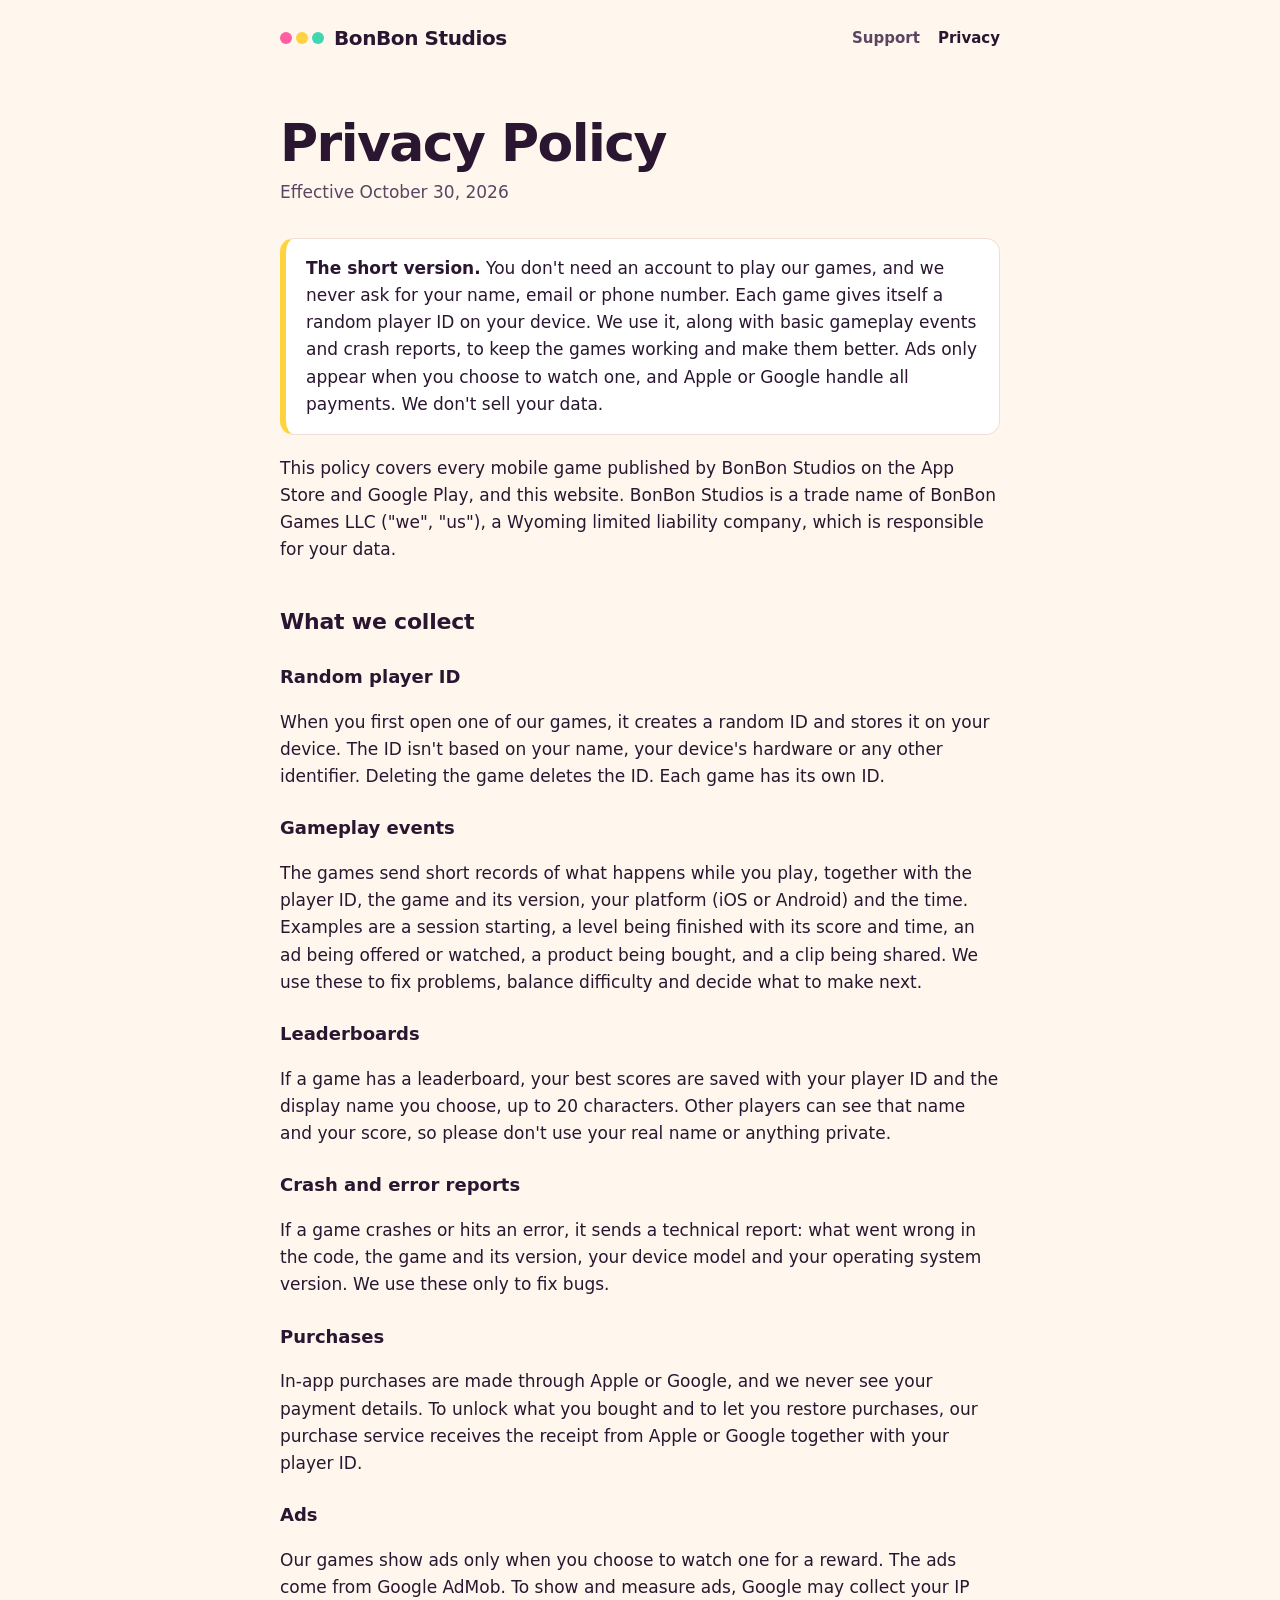
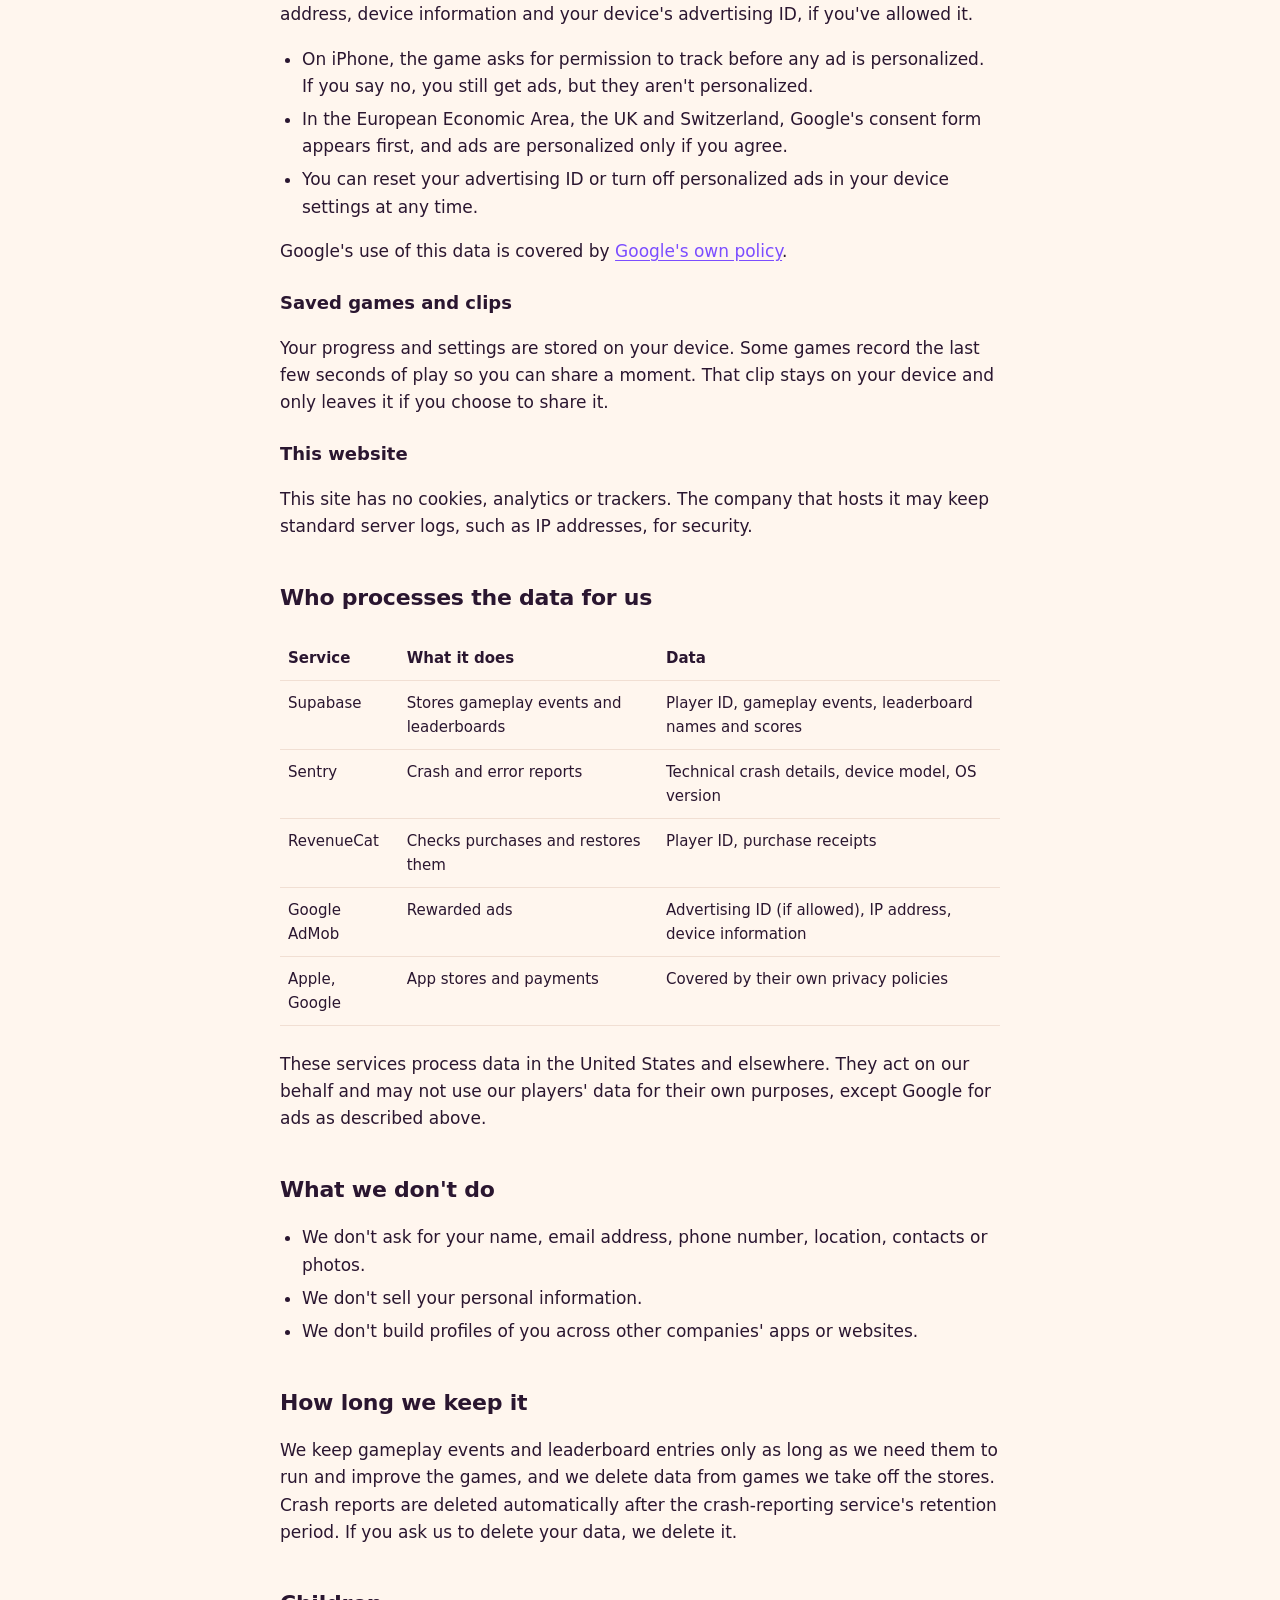
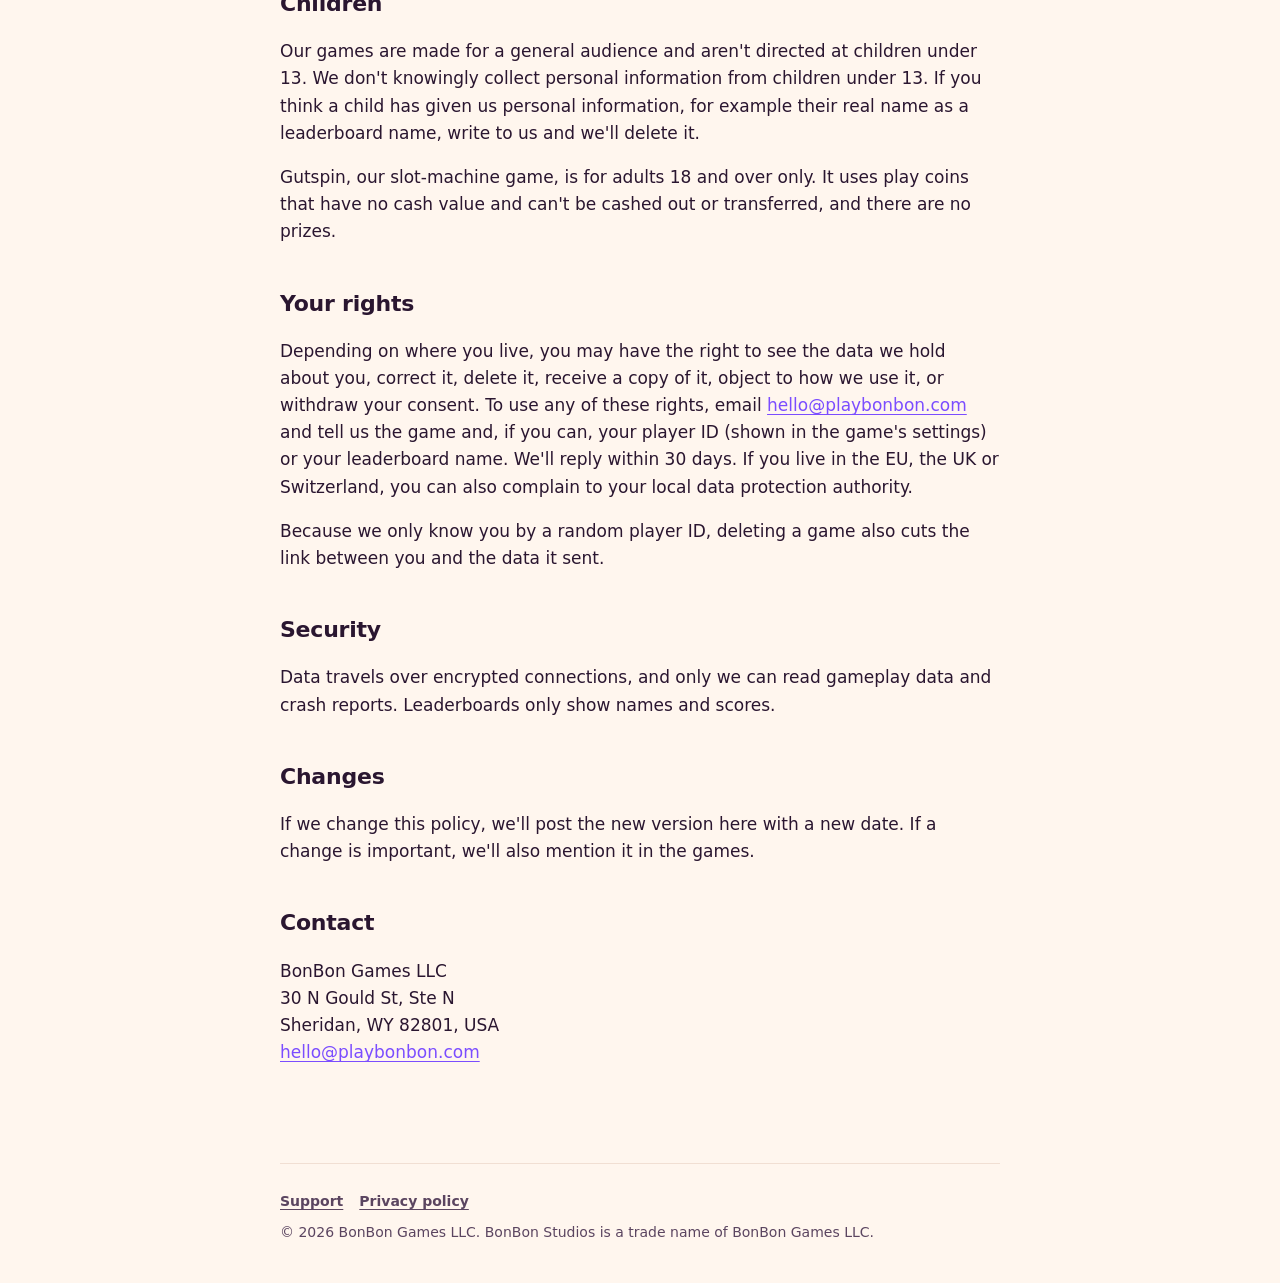
==== privacy/index.html @ d77c9f1b "playbonbon.com: home, privacy policy, support Co-Authored-By: Claude Opus 5.5 <noreply@anthropic.com" ====
<!doctype html>
<html lang="en">
<head>
  <meta charset="utf-8">
  <meta name="viewport" content="width=device-width, initial-scale=1">
  <title>Privacy Policy · BonBon Studios</title>
  <meta name="description" content="How BonBon Studios games handle your data.">
  <link rel="icon" href="/favicon.svg" type="image/svg+xml">
  <link rel="stylesheet" href="/style.css">
</head>
<body>
  <div class="wrap">
    <header class="site">
      <a class="logo" href="/"><span class="dots"><i></i><i></i><i></i></span>BonBon Studios</a>
      <nav class="site">
        <a href="/support/">Support</a>
        <a href="/privacy/" aria-current="page">Privacy</a>
      </nav>
    </header>

    <main class="doc">
      <h1>Privacy Policy</h1>
      <p class="meta">Effective October 30, 2026</p>

      <div class="callout">
        <strong>The short version.</strong> You don't need an account to play our games, and we never ask for your name, email or phone number. Each game gives itself a random player ID on your device. We use it, along with basic gameplay events and crash reports, to keep the games working and make them better. Ads only appear when you choose to watch one, and Apple or Google handle all payments. We don't sell your data.
      </div>

      <p>This policy covers every mobile game published by BonBon Studios on the App Store and Google Play, and this website. BonBon Studios is a trade name of BonBon Games LLC ("we", "us"), a Wyoming limited liability company, which is responsible for your data.</p>

      <h2>What we collect</h2>

      <h3>Random player ID</h3>
      <p>When you first open one of our games, it creates a random ID and stores it on your device. The ID isn't based on your name, your device's hardware or any other identifier. Deleting the game deletes the ID. Each game has its own ID.</p>

      <h3>Gameplay events</h3>
      <p>The games send short records of what happens while you play, together with the player ID, the game and its version, your platform (iOS or Android) and the time. Examples are a session starting, a level being finished with its score and time, an ad being offered or watched, a product being bought, and a clip being shared. We use these to fix problems, balance difficulty and decide what to make next.</p>

      <h3>Leaderboards</h3>
      <p>If a game has a leaderboard, your best scores are saved with your player ID and the display name you choose, up to 20 characters. Other players can see that name and your score, so please don't use your real name or anything private.</p>

      <h3>Crash and error reports</h3>
      <p>If a game crashes or hits an error, it sends a technical report: what went wrong in the code, the game and its version, your device model and your operating system version. We use these only to fix bugs.</p>

      <h3>Purchases</h3>
      <p>In-app purchases are made through Apple or Google, and we never see your payment details. To unlock what you bought and to let you restore purchases, our purchase service receives the receipt from Apple or Google together with your player ID.</p>

      <h3>Ads</h3>
      <p>Our games show ads only when you choose to watch one for a reward. The ads come from Google AdMob. To show and measure ads, Google may collect your IP address, device information and your device's advertising ID, if you've allowed it.</p>
      <ul>
        <li>On iPhone, the game asks for permission to track before any ad is personalized. If you say no, you still get ads, but they aren't personalized.</li>
        <li>In the European Economic Area, the UK and Switzerland, Google's consent form appears first, and ads are personalized only if you agree.</li>
        <li>You can reset your advertising ID or turn off personalized ads in your device settings at any time.</li>
      </ul>
      <p>Google's use of this data is covered by <a href="https://policies.google.com/technologies/partner-sites">Google's own policy</a>.</p>

      <h3>Saved games and clips</h3>
      <p>Your progress and settings are stored on your device. Some games record the last few seconds of play so you can share a moment. That clip stays on your device and only leaves it if you choose to share it.</p>

      <h3>This website</h3>
      <p>This site has no cookies, analytics or trackers. The company that hosts it may keep standard server logs, such as IP addresses, for security.</p>

      <h2>Who processes the data for us</h2>
      <div class="table-scroll">
        <table>
          <thead><tr><th>Service</th><th>What it does</th><th>Data</th></tr></thead>
          <tbody>
            <tr><td>Supabase</td><td>Stores gameplay events and leaderboards</td><td>Player ID, gameplay events, leaderboard names and scores</td></tr>
            <tr><td>Sentry</td><td>Crash and error reports</td><td>Technical crash details, device model, OS version</td></tr>
            <tr><td>RevenueCat</td><td>Checks purchases and restores them</td><td>Player ID, purchase receipts</td></tr>
            <tr><td>Google AdMob</td><td>Rewarded ads</td><td>Advertising ID (if allowed), IP address, device information</td></tr>
            <tr><td>Apple, Google</td><td>App stores and payments</td><td>Covered by their own privacy policies</td></tr>
          </tbody>
        </table>
      </div>
      <p>These services process data in the United States and elsewhere. They act on our behalf and may not use our players' data for their own purposes, except Google for ads as described above.</p>

      <h2>What we don't do</h2>
      <ul>
        <li>We don't ask for your name, email address, phone number, location, contacts or photos.</li>
        <li>We don't sell your personal information.</li>
        <li>We don't build profiles of you across other companies' apps or websites.</li>
      </ul>

      <h2>How long we keep it</h2>
      <p>We keep gameplay events and leaderboard entries only as long as we need them to run and improve the games, and we delete data from games we take off the stores. Crash reports are deleted automatically after the crash-reporting service's retention period. If you ask us to delete your data, we delete it.</p>

      <h2>Children</h2>
      <p>Our games are made for a general audience and aren't directed at children under 13. We don't knowingly collect personal information from children under 13. If you think a child has given us personal information, for example their real name as a leaderboard name, write to us and we'll delete it.</p>
      <p>Gutspin, our slot-machine game, is for adults 18 and over only. It uses play coins that have no cash value and can't be cashed out or transferred, and there are no prizes.</p>

      <h2>Your rights</h2>
      <p>Depending on where you live, you may have the right to see the data we hold about you, correct it, delete it, receive a copy of it, object to how we use it, or withdraw your consent. To use any of these rights, email <a href="mailto:hello@playbonbon.com">hello@playbonbon.com</a> and tell us the game and, if you can, your player ID (shown in the game's settings) or your leaderboard name. We'll reply within 30 days. If you live in the EU, the UK or Switzerland, you can also complain to your local data protection authority.</p>
      <p>Because we only know you by a random player ID, deleting a game also cuts the link between you and the data it sent.</p>

      <h2>Security</h2>
      <p>Data travels over encrypted connections, and only we can read gameplay data and crash reports. Leaderboards only show names and scores.</p>

      <h2>Changes</h2>
      <p>If we change this policy, we'll post the new version here with a new date. If a change is important, we'll also mention it in the games.</p>

      <h2>Contact</h2>
      <p>BonBon Games LLC<br>30 N Gould St, Ste N<br>Sheridan, WY 82801, USA<br><a href="mailto:hello@playbonbon.com">hello@playbonbon.com</a></p>
    </main>

    <footer class="site">
      <div class="links"><a href="/support/">Support</a><a href="/privacy/">Privacy policy</a></div>
      <div>© 2026 BonBon Games LLC. BonBon Studios is a trade name of BonBon Games LLC.</div>
    </footer>
  </div>
</body>
</html>
---- style.css ----
:root {
  --ink: #2a1630;
  --ink-soft: #5b4560;
  --paper: #fff6ee;
  --card: #ffffff;
  --pink: #ff5fa2;
  --mint: #3fd6b0;
  --lemon: #ffd23f;
  --grape: #7b4dff;
  --line: #f1dfd3;
  --radius: 22px;
  --font: ui-rounded, "SF Pro Rounded", "Nunito", "Varela Round", system-ui, -apple-system, "Segoe UI", sans-serif;
}

@media (prefers-color-scheme: dark) {
  :root {
    --ink: #fdeef6;
    --ink-soft: #cdb6c8;
    --paper: #1d1020;
    --card: #2a1830;
    --line: #3b2541;
  }
}

* { box-sizing: border-box; }

html { -webkit-text-size-adjust: 100%; }

body {
  margin: 0;
  background: var(--paper);
  color: var(--ink);
  font-family: var(--font);
  font-size: 17px;
  line-height: 1.6;
}

a { color: var(--grape); text-underline-offset: 3px; }
@media (prefers-color-scheme: dark) { a { color: #b9a0ff; } }

.wrap { max-width: 760px; margin: 0 auto; padding: 0 20px; }

header.site {
  display: flex;
  align-items: center;
  justify-content: space-between;
  gap: 16px;
  padding: 22px 0;
}

.logo {
  display: inline-flex;
  align-items: center;
  gap: 10px;
  font-weight: 900;
  font-size: 20px;
  letter-spacing: -0.02em;
  color: var(--ink);
  text-decoration: none;
}

.logo .dots { display: inline-flex; gap: 4px; }
.logo .dots i { width: 12px; height: 12px; border-radius: 50%; display: block; }
.logo .dots i:nth-child(1) { background: var(--pink); }
.logo .dots i:nth-child(2) { background: var(--lemon); }
.logo .dots i:nth-child(3) { background: var(--mint); }

nav.site { display: flex; gap: 18px; font-weight: 700; font-size: 15px; }
nav.site a { color: var(--ink-soft); text-decoration: none; }
nav.site a:hover, nav.site a[aria-current="page"] { color: var(--ink); }

.hero { padding: 56px 0 40px; }
.hero h1 {
  font-size: clamp(44px, 11vw, 88px);
  line-height: 0.95;
  letter-spacing: -0.04em;
  font-weight: 900;
  margin: 0 0 22px;
}
.hero h1 .candy {
  background: linear-gradient(100deg, var(--pink) 0%, var(--grape) 55%, var(--mint) 100%);
  -webkit-background-clip: text;
  background-clip: text;
  color: transparent;
}
.hero p { font-size: 20px; color: var(--ink-soft); max-width: 34ch; margin: 0; }

.wrappers {
  display: grid;
  grid-template-columns: repeat(3, 1fr);
  gap: 14px;
  margin: 8px 0 56px;
}
.wrapper {
  aspect-ratio: 1;
  border-radius: var(--radius);
  position: relative;
  overflow: hidden;
}
.wrapper::after {
  content: "";
  position: absolute;
  inset: 0;
  background: repeating-linear-gradient(135deg, rgba(255,255,255,0.28) 0 10px, transparent 10px 26px);
}
.wrapper:nth-child(1) { background: var(--pink); }
.wrapper:nth-child(2) { background: var(--lemon); border-radius: 50%; }
.wrapper:nth-child(3) { background: var(--mint); }

.card {
  background: var(--card);
  border: 1px solid var(--line);
  border-radius: var(--radius);
  padding: 26px;
  margin: 0 0 18px;
}
.card h2 { margin: 0 0 6px; font-size: 22px; letter-spacing: -0.01em; }
.card p { margin: 0; color: var(--ink-soft); }

main.doc { padding: 24px 0 40px; }
main.doc h1 { font-size: clamp(34px, 8vw, 52px); letter-spacing: -0.03em; line-height: 1.05; margin: 16px 0 8px; font-weight: 900; }
main.doc .meta { color: var(--ink-soft); margin: 0 0 32px; }
main.doc h2 { font-size: 22px; margin: 40px 0 8px; letter-spacing: -0.01em; }
main.doc h3 { font-size: 18px; margin: 24px 0 6px; }
main.doc p, main.doc li { color: var(--ink); }
main.doc ul { padding-left: 22px; }
main.doc li { margin: 6px 0; }

.callout {
  background: var(--card);
  border: 1px solid var(--line);
  border-left: 6px solid var(--lemon);
  border-radius: 14px;
  padding: 16px 20px;
  margin: 20px 0;
}

table { width: 100%; border-collapse: collapse; margin: 12px 0 8px; font-size: 15px; }
th, td { text-align: left; vertical-align: top; padding: 10px 8px; border-bottom: 1px solid var(--line); }
th { font-weight: 800; }
.table-scroll { overflow-x: auto; }

footer.site {
  border-top: 1px solid var(--line);
  padding: 26px 0 40px;
  margin-top: 40px;
  font-size: 14px;
  color: var(--ink-soft);
}
footer.site .links { display: flex; gap: 16px; margin-bottom: 8px; font-weight: 700; }
footer.site .links a { color: var(--ink-soft); }

@media (max-width: 520px) {
  body { font-size: 16px; }
  nav.site { gap: 14px; font-size: 14px; }
  .hero { padding: 36px 0 28px; }
  .wrappers { gap: 10px; margin-bottom: 40px; }
}

main.doc .card h2 { margin-top: 0; }
.nowrap { white-space: nowrap; }
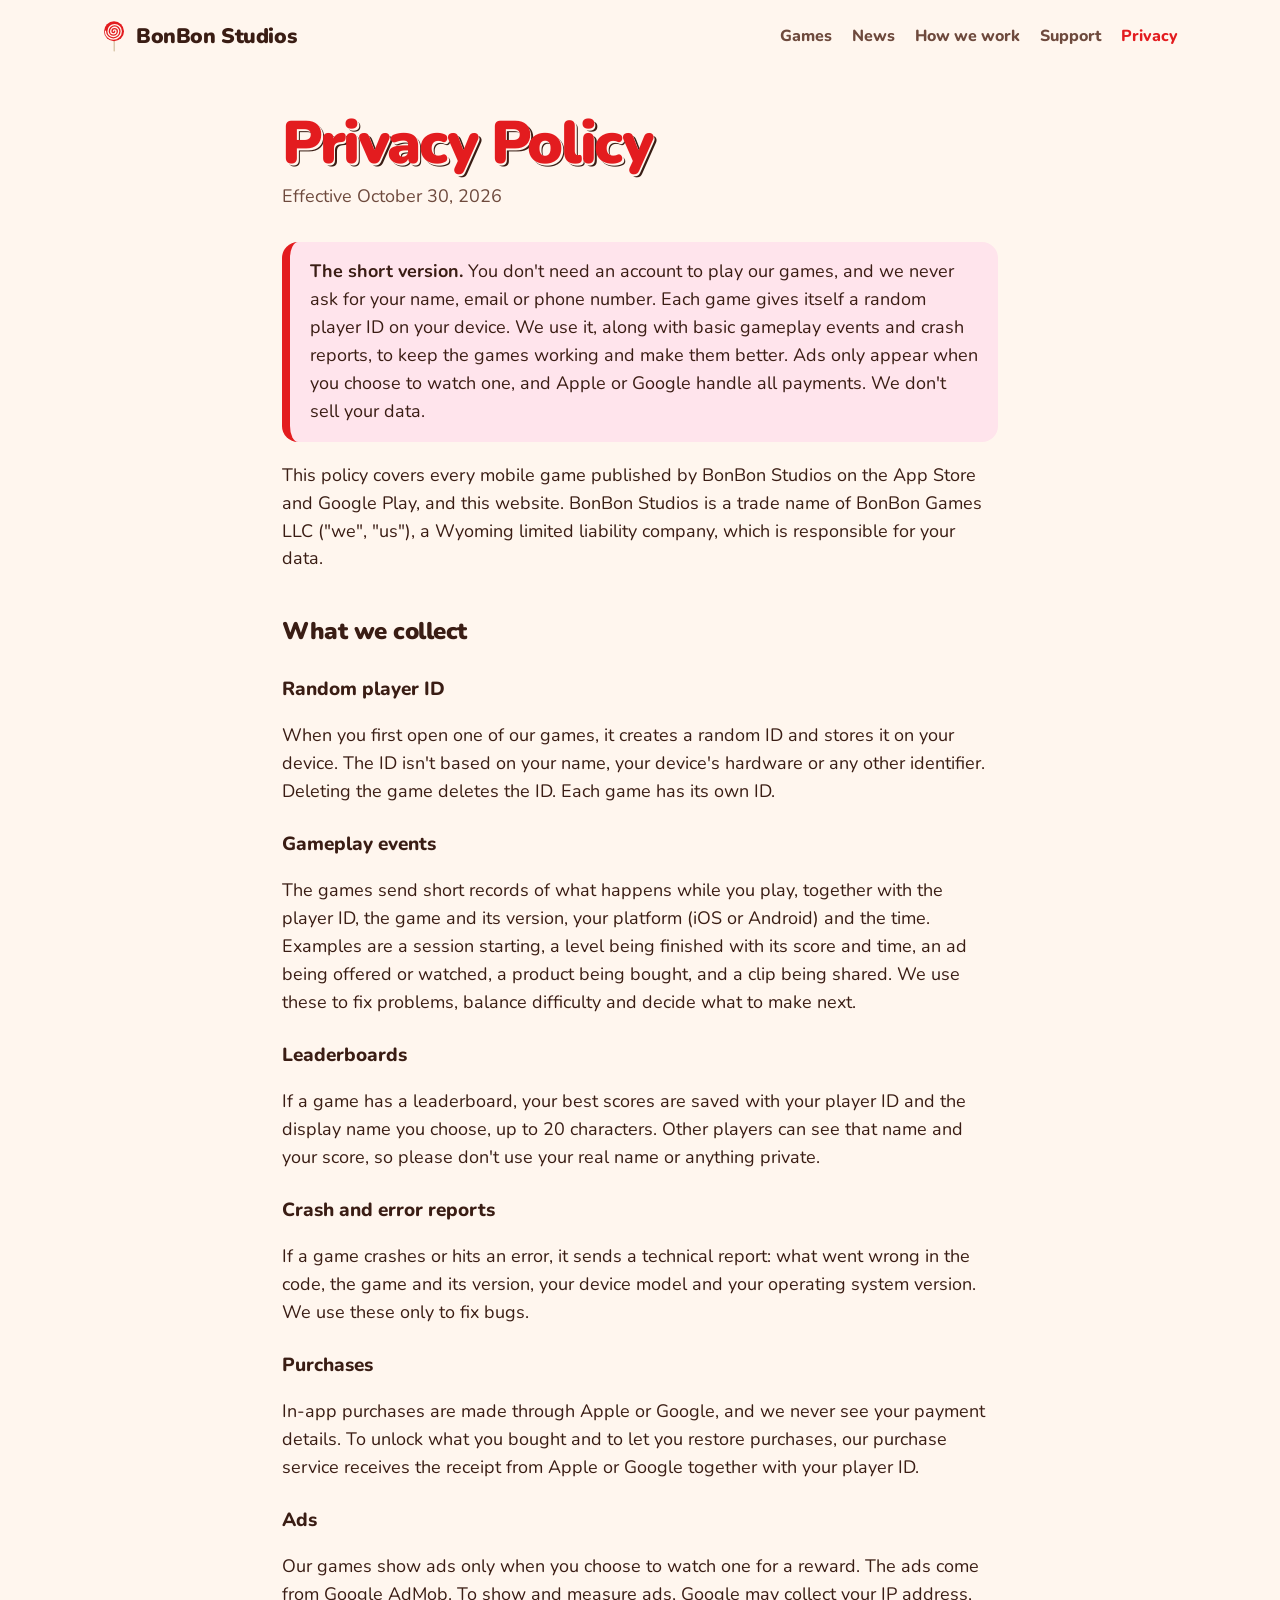
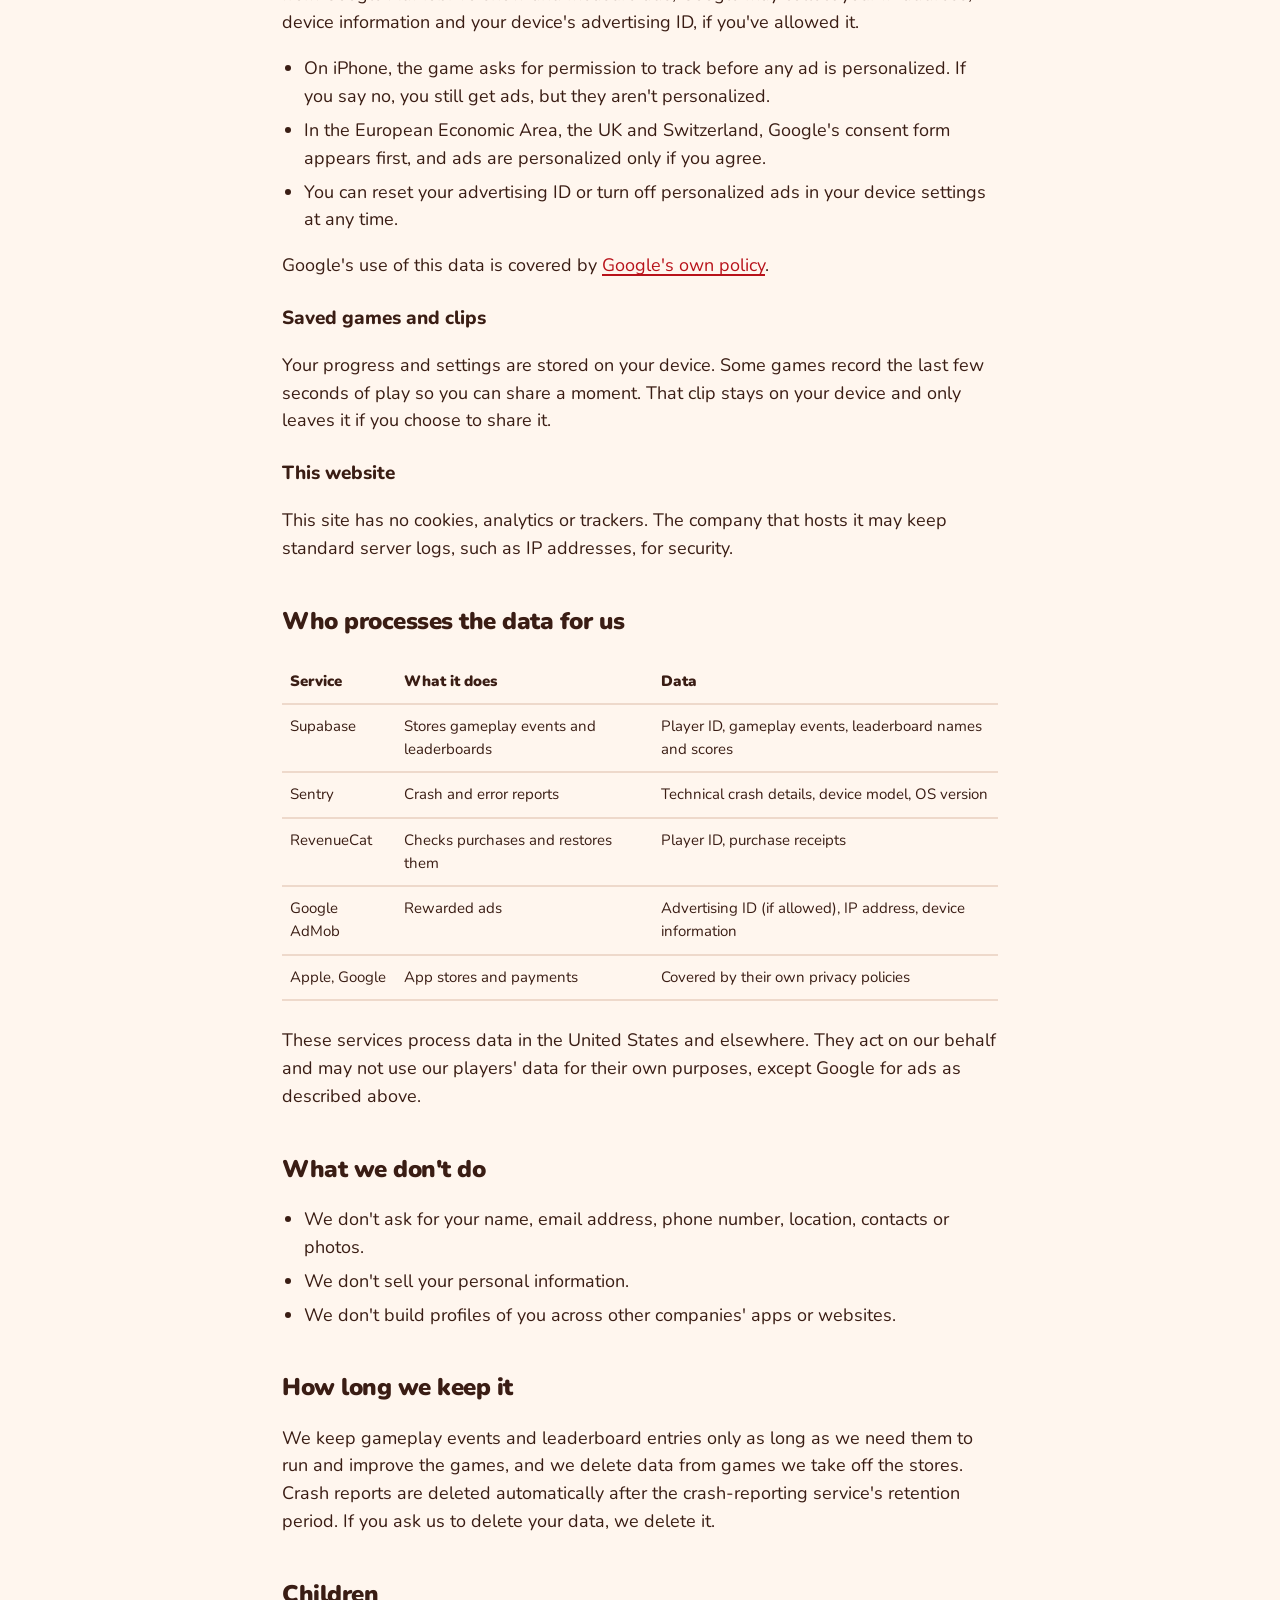
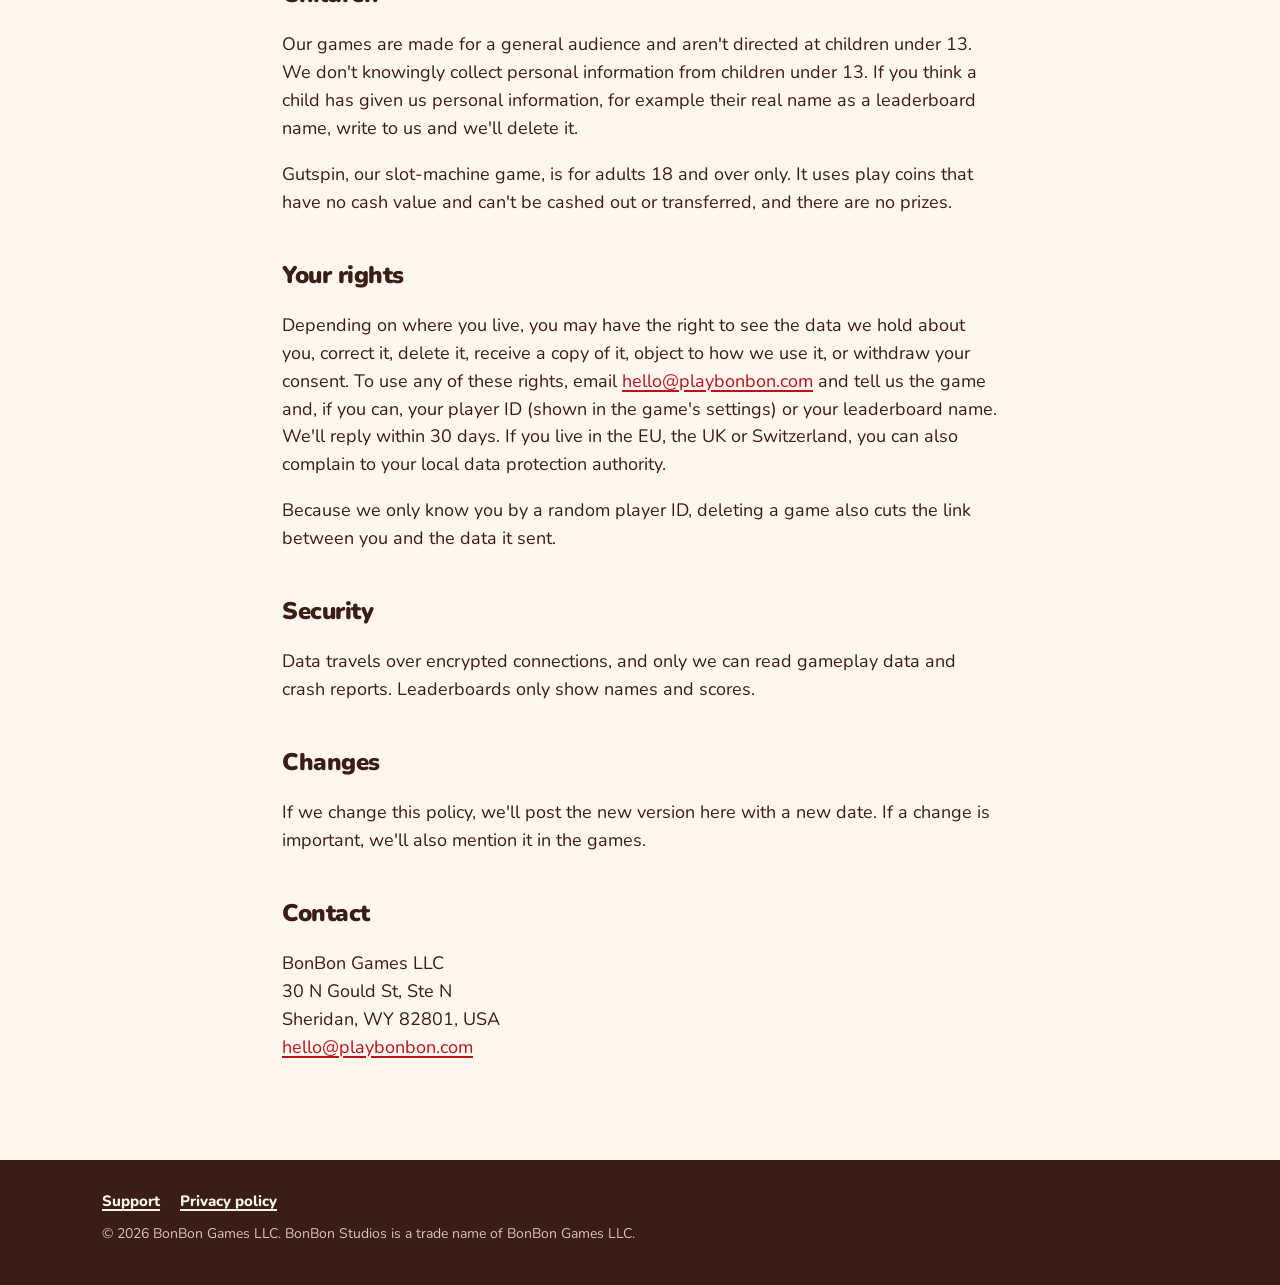
==== commit de67b1e6: "Rebuild the home page: real game screenshots, news, how we work A box of bonbons: each game in its o" ====
--- a/privacy/index.html
+++ b/privacy/index.html
@@ -9,10 +9,12 @@
   <link rel="stylesheet" href="/style.css">
 </head>
 <body>
-  <div class="wrap">
-    <header class="site">
-      <a class="logo" href="/"><span class="dots"><i></i><i></i><i></i></span>BonBon Studios</a>
-      <nav class="site">
+  <header class="site wrap">
+      <a class="logo" href="/"><img src="/img/lollipop.svg" alt="" width="24" height="32">BonBon Studios</a>
+      <nav class="site" aria-label="Main">
+        <a href="/#games">Games</a>
+        <a href="/#news">News</a>
+        <a href="/#how">How we work</a>
         <a href="/support/">Support</a>
         <a href="/privacy/" aria-current="page">Privacy</a>
       </nav>
@@ -103,10 +105,11 @@
       <p>BonBon Games LLC<br>30 N Gould St, Ste N<br>Sheridan, WY 82801, USA<br><a href="mailto:hello@playbonbon.com">hello@playbonbon.com</a></p>
     </main>
 
-    <footer class="site">
+  <footer class="site">
+    <div class="wrap">
       <div class="links"><a href="/support/">Support</a><a href="/privacy/">Privacy policy</a></div>
       <div>© 2026 BonBon Games LLC. BonBon Studios is a trade name of BonBon Games LLC.</div>
-    </footer>
-  </div>
+    </div>
+  </footer>
 </body>
 </html>
--- a/style.css
+++ b/style.css
@@ -1,161 +1,275 @@
+/* BonBon Studios. A box of bonbons: studio red, studio paper, chocolate ink. Nunito only (self-hosted, no trackers). */
+
+@font-face { font-family: "Nunito"; font-weight: 400; font-style: normal; font-display: swap; src: url("/fonts/nunito-latin-400-normal.woff2") format("woff2"); }
+@font-face { font-family: "Nunito"; font-weight: 700; font-style: normal; font-display: swap; src: url("/fonts/nunito-latin-700-normal.woff2") format("woff2"); }
+@font-face { font-family: "Nunito"; font-weight: 800; font-style: normal; font-display: swap; src: url("/fonts/nunito-latin-800-normal.woff2") format("woff2"); }
+@font-face { font-family: "Nunito"; font-weight: 900; font-style: normal; font-display: swap; src: url("/fonts/nunito-latin-900-normal.woff2") format("woff2"); }
+
 :root {
-  --ink: #2a1630;
-  --ink-soft: #5b4560;
-  --paper: #fff6ee;
-  --card: #ffffff;
-  --pink: #ff5fa2;
-  --mint: #3fd6b0;
-  --lemon: #ffd23f;
-  --grape: #7b4dff;
-  --line: #f1dfd3;
-  --radius: 22px;
-  --font: ui-rounded, "SF Pro Rounded", "Nunito", "Varela Round", system-ui, -apple-system, "Segoe UI", sans-serif;
-}
-
-@media (prefers-color-scheme: dark) {
-  :root {
-    --ink: #fdeef6;
-    --ink-soft: #cdb6c8;
-    --paper: #1d1020;
-    --card: #2a1830;
-    --line: #3b2541;
-  }
+  --red: #E31C1F;
+  --red-deep: #B8121A;
+  --paper: #FFF6EE;
+  --sugar: #FFE4EC;
+  --choc: #3A1D14;
+  --choc-soft: #6E4A3D;
+  --cocoa: #4A2619;
+  --line: #EED9CB;
+  --font: "Nunito", ui-rounded, "SF Pro Rounded", system-ui, -apple-system, "Segoe UI", sans-serif;
+  color-scheme: light;
 }
 
 * { box-sizing: border-box; }
-
-html { -webkit-text-size-adjust: 100%; }
+html { -webkit-text-size-adjust: 100%; scroll-behavior: smooth; }
+@media (prefers-reduced-motion: reduce) { html { scroll-behavior: auto; } }
 
 body {
   margin: 0;
   background: var(--paper);
-  color: var(--ink);
+  color: var(--choc);
   font-family: var(--font);
-  font-size: 17px;
-  line-height: 1.6;
-}
-
-a { color: var(--grape); text-underline-offset: 3px; }
-@media (prefers-color-scheme: dark) { a { color: #b9a0ff; } }
-
-.wrap { max-width: 760px; margin: 0 auto; padding: 0 20px; }
-
-header.site {
-  display: flex;
-  align-items: center;
-  justify-content: space-between;
-  gap: 16px;
-  padding: 22px 0;
-}
-
-.logo {
-  display: inline-flex;
-  align-items: center;
-  gap: 10px;
+  font-size: 18px;
+  line-height: 1.55;
+}
+
+a { color: var(--red-deep); text-underline-offset: 3px; text-decoration-thickness: 2px; }
+a:hover { color: var(--red); }
+:focus-visible { outline: 3px solid var(--red); outline-offset: 3px; border-radius: 6px; }
+img { max-width: 100%; height: auto; }
+
+.wrap { width: 100%; max-width: 1120px; margin: 0 auto; padding: 0 22px; }
+
+.skip { position: absolute; left: -999px; top: 8px; background: var(--choc); color: var(--paper); padding: 8px 14px; border-radius: 10px; z-index: 10; }
+.skip:focus { left: 12px; }
+
+/* ---------- header ---------- */
+header.site { display: flex; align-items: center; justify-content: space-between; gap: 16px; padding-top: 20px; padding-bottom: 20px; flex-wrap: wrap; }
+.logo { display: inline-flex; align-items: center; gap: 10px; font-weight: 900; font-size: 21px; letter-spacing: -0.02em; color: var(--choc); text-decoration: none; }
+.logo img { width: 24px; height: 32px; transition: transform .5s cubic-bezier(.3, 1.6, .5, 1); }
+.logo:hover { color: var(--choc); }
+.logo:hover img { transform: rotate(-20deg); }
+nav.site { display: flex; gap: 6px 20px; flex-wrap: wrap; font-weight: 800; font-size: 16px; }
+nav.site a { color: var(--choc-soft); text-decoration: none; }
+nav.site a:hover, nav.site a[aria-current="page"] { color: var(--red); }
+
+/* ---------- buttons ---------- */
+.btn { display: inline-block; font-weight: 900; font-size: 17px; text-decoration: none; padding: 14px 22px; border-radius: 999px; line-height: 1.2; transition: transform .15s ease, box-shadow .15s ease; }
+.btn:active { transform: translateY(2px); }
+.btn-red { background: var(--red); color: #fff; box-shadow: 0 5px 0 var(--red-deep); }
+.btn-red:hover { color: #fff; transform: translateY(-2px); box-shadow: 0 7px 0 var(--red-deep); }
+.btn-ghost { color: var(--choc); box-shadow: inset 0 0 0 3px var(--choc); }
+.btn-ghost:hover { color: var(--choc); background: var(--sugar); }
+.btn-ink { background: var(--choc); color: var(--paper); box-shadow: 0 5px 0 #1f0e09; }
+.btn-ink:hover { color: var(--paper); transform: translateY(-2px); box-shadow: 0 7px 0 #1f0e09; }
+
+/* ---------- hero ---------- */
+.hero { display: grid; grid-template-columns: 1fr auto; align-items: center; gap: 24px 40px; padding-top: 40px; padding-bottom: 28px; }
+.hero h1 {
+  font-size: clamp(46px, 8.6vw, 104px);
+  line-height: .9;
+  letter-spacing: -0.045em;
   font-weight: 900;
-  font-size: 20px;
-  letter-spacing: -0.02em;
-  color: var(--ink);
-  text-decoration: none;
-}
-
-.logo .dots { display: inline-flex; gap: 4px; }
-.logo .dots i { width: 12px; height: 12px; border-radius: 50%; display: block; }
-.logo .dots i:nth-child(1) { background: var(--pink); }
-.logo .dots i:nth-child(2) { background: var(--lemon); }
-.logo .dots i:nth-child(3) { background: var(--mint); }
-
-nav.site { display: flex; gap: 18px; font-weight: 700; font-size: 15px; }
-nav.site a { color: var(--ink-soft); text-decoration: none; }
-nav.site a:hover, nav.site a[aria-current="page"] { color: var(--ink); }
-
-.hero { padding: 56px 0 40px; }
-.hero h1 {
-  font-size: clamp(44px, 11vw, 88px);
-  line-height: 0.95;
-  letter-spacing: -0.04em;
-  font-weight: 900;
-  margin: 0 0 22px;
-}
-.hero h1 .candy {
-  background: linear-gradient(100deg, var(--pink) 0%, var(--grape) 55%, var(--mint) 100%);
-  -webkit-background-clip: text;
-  background-clip: text;
-  color: transparent;
-}
-.hero p { font-size: 20px; color: var(--ink-soft); max-width: 34ch; margin: 0; }
-
-.wrappers {
-  display: grid;
-  grid-template-columns: repeat(3, 1fr);
-  gap: 14px;
-  margin: 8px 0 56px;
-}
+  margin: 0 0 24px;
+  color: var(--red);
+  text-wrap: balance;
+  /* a hard candy shell: a cream inner rim and a chocolate base */
+  text-shadow: 0.025em 0.025em 0 var(--paper), 0.05em 0.05em 0 var(--choc);
+}
+.lede { font-size: clamp(19px, 2.1vw, 22px); color: var(--choc-soft); max-width: 36ch; margin: 0 0 28px; }
+.cta-row { display: flex; flex-wrap: wrap; gap: 14px; }
+
+.lolly { background: none; border: 0; padding: 0; cursor: pointer; width: clamp(150px, 22vw, 260px); transform: rotate(14deg); transform-origin: 50% 35%; }
+.lolly img { width: 100%; display: block; filter: drop-shadow(10px 14px 0 rgba(58, 29, 20, .14)); }
+.lolly.spin { animation: spin 0.9s cubic-bezier(.3, 1.3, .5, 1); }
+@keyframes spin { from { transform: rotate(14deg); } to { transform: rotate(374deg); } }
+
+/* ---------- the box ---------- */
+.box { padding-top: 12px; padding-bottom: 64px; }
+.box-hint { font-weight: 800; color: var(--choc-soft); margin: 0 0 12px 6px; }
+.tray {
+  list-style: none; margin: 0; padding: 22px 18px 16px;
+  display: grid; grid-template-columns: repeat(5, 1fr); gap: 10px;
+  background: var(--cocoa);
+  border-radius: 28px;
+  box-shadow: inset 0 0 0 6px #5c3122, inset 0 -10px 0 rgba(0, 0, 0, .18), 0 14px 0 -4px rgba(58, 29, 20, .18);
+}
+.bonbon { display: grid; justify-items: center; gap: 8px; text-decoration: none; color: var(--paper); font-weight: 800; font-size: 15px; text-align: center; line-height: 1.2; padding: 8px 4px 6px; border-radius: 18px; }
+.bonbon:hover { color: #fff; }
+.bonbon svg {
+  width: 100%; max-width: 150px; aspect-ratio: 170 / 90; color: var(--c); overflow: visible;
+  /* the fluted paper cup */
+  background: radial-gradient(ellipse 46% 50% at 50% 52%, #2b130c 60%, transparent 62%);
+  transition: transform .25s cubic-bezier(.3, 1.6, .5, 1);
+}
+.bonbon:hover svg, .bonbon:focus-visible svg { transform: translateY(-6px) rotate(-6deg); }
+.bonbon .ear { transform-box: fill-box; transition: transform .35s cubic-bezier(.3, 1.6, .5, 1); }
+.bonbon .ear-l { transform-origin: 100% 50%; }
+.bonbon .ear-r { transform-origin: 0% 50%; }
+.bonbon.open .ear-l { transform: rotate(-38deg) scaleX(1.25); }
+.bonbon.open .ear-r { transform: rotate(38deg) scaleX(1.25); }
+
+.js .tray li { animation: drop .6s cubic-bezier(.3, 1.5, .5, 1) both; }
+.js .tray li:nth-child(2) { animation-delay: .08s; }
+.js .tray li:nth-child(3) { animation-delay: .16s; }
+.js .tray li:nth-child(4) { animation-delay: .24s; }
+.js .tray li:nth-child(5) { animation-delay: .32s; }
+@keyframes drop { from { transform: translateY(-70px) rotate(-12deg); opacity: 0; } 60% { opacity: 1; } to { transform: none; opacity: 1; } }
+@media (prefers-reduced-motion: reduce) {
+  .js .tray li, .lolly.spin { animation: none; }
+  .bonbon svg, .bonbon .ear, .logo img { transition: none; }
+}
+
+/* ---------- a game in its wrapper ---------- */
+.games { display: grid; gap: 48px; padding-bottom: 80px; overflow-x: clip; }
 .wrapper {
-  aspect-ratio: 1;
-  border-radius: var(--radius);
   position: relative;
-  overflow: hidden;
-}
-.wrapper::after {
-  content: "";
-  position: absolute;
-  inset: 0;
-  background: repeating-linear-gradient(135deg, rgba(255,255,255,0.28) 0 10px, transparent 10px 26px);
-}
-.wrapper:nth-child(1) { background: var(--pink); }
-.wrapper:nth-child(2) { background: var(--lemon); border-radius: 50%; }
-.wrapper:nth-child(3) { background: var(--mint); }
-
-.card {
-  background: var(--card);
-  border: 1px solid var(--line);
-  border-radius: var(--radius);
-  padding: 26px;
-  margin: 0 0 18px;
-}
-.card h2 { margin: 0 0 6px; font-size: 22px; letter-spacing: -0.01em; }
-.card p { margin: 0; color: var(--ink-soft); }
-
-main.doc { padding: 24px 0 40px; }
-main.doc h1 { font-size: clamp(34px, 8vw, 52px); letter-spacing: -0.03em; line-height: 1.05; margin: 16px 0 8px; font-weight: 900; }
-main.doc .meta { color: var(--ink-soft); margin: 0 0 32px; }
-main.doc h2 { font-size: 22px; margin: 40px 0 8px; letter-spacing: -0.01em; }
-main.doc h3 { font-size: 18px; margin: 24px 0 6px; }
-main.doc p, main.doc li { color: var(--ink); }
+  background-color: var(--c);
+  background-image: repeating-linear-gradient(125deg, rgba(255, 255, 255, .13) 0 18px, transparent 18px 44px);
+  color: var(--on);
+  padding: 46px 0;
+  scroll-margin-top: 16px;
+  /* crimped foil edge, top and bottom */
+  --crimp: 10px;
+  -webkit-mask: conic-gradient(from -45deg at bottom, #0000, #000 1deg 89deg, #0000 90deg) 50% / calc(var(--crimp) * 2) 100%,
+                conic-gradient(from 135deg at top, #0000, #000 1deg 89deg, #0000 90deg) 50% / calc(var(--crimp) * 2) 100%;
+  -webkit-mask-composite: source-in;
+  mask: conic-gradient(from -45deg at bottom, #0000, #000 1deg 89deg, #0000 90deg) 50% / calc(var(--crimp) * 2) 100% intersect,
+        conic-gradient(from 135deg at top, #0000, #000 1deg 89deg, #0000 90deg) 50% / calc(var(--crimp) * 2) 100%;
+}
+
+.wrapper-in { display: grid; grid-template-columns: minmax(300px, 380px) 1fr; gap: 28px; align-items: center; }
+
+.label {
+  background: var(--paper);
+  color: var(--choc);
+  border-radius: 22px;
+  padding: 26px 26px 28px;
+  box-shadow: 8px 8px 0 rgba(0, 0, 0, .16);
+  position: relative;
+}
+.label .icon { width: 64px; height: 64px; border-radius: 15px; display: block; margin-bottom: 14px; box-shadow: 0 3px 0 rgba(0, 0, 0, .15); }
+.label h2 { font-size: clamp(32px, 4vw, 42px); line-height: 1; letter-spacing: -0.03em; font-weight: 900; margin: 0 0 12px; }
+.pitch { margin: 0 0 18px; font-size: 17px; }
+
+.sticker {
+  position: absolute; top: -14px; right: 18px; margin: 0;
+  font-weight: 900; font-size: 14px; line-height: 1;
+  padding: 9px 14px; border-radius: 999px;
+  transform: rotate(4deg);
+  box-shadow: 0 3px 0 rgba(0, 0, 0, .2);
+}
+.sticker-live { background: var(--red); color: #fff; }
+.sticker-soon { background: #FFC83D; color: var(--choc); }
+.sticker-test { background: #FFE4EC; color: var(--choc); }
+.sticker-oven { background: var(--choc); color: var(--paper); }
+
+.facts { list-style: none; margin: 0 0 20px; padding: 0; display: grid; gap: 4px; font-size: 16px; color: var(--choc-soft); }
+.facts b { display: inline-block; min-width: 2.6ch; color: var(--choc); font-weight: 900; font-size: 20px; margin-right: 6px; font-variant-numeric: tabular-nums; }
+.facts:last-child { margin-bottom: 0; }
+
+/* screenshots ride on the foil, in a strip you can swipe */
+.reel {
+  display: flex; gap: 14px; overflow-x: auto; scroll-snap-type: x mandatory;
+  padding: 6px 22px 14px 4px; margin: -6px calc(-1 * max(22px, (100vw - 1120px) / 2 + 22px)) 0 -4px;
+  scroll-padding-left: 4px;
+  scrollbar-width: thin; scrollbar-color: rgba(0, 0, 0, .3) transparent;
+  overscroll-behavior-x: contain;
+}
+.reel img {
+  flex: none; scroll-snap-align: start; display: block;
+  border-radius: 16px;
+  border: 4px solid var(--paper);
+  box-shadow: 6px 6px 0 rgba(0, 0, 0, .18);
+  background: rgba(0, 0, 0, .15);
+}
+.reel-wide img { width: min(82%, 640px); aspect-ratio: auto; }
+.reel-tall img { width: auto; height: min(560px, 70vh); }
+
+
+.reel-wrap { min-width: 0; }
+.reel-nav { display: flex; gap: 10px; margin-top: 10px; }
+.reel-nav button {
+  width: 44px; height: 44px; border-radius: 50%; border: 0; cursor: pointer;
+  background: var(--paper); color: var(--choc); font: 900 22px/1 var(--font);
+  box-shadow: 0 4px 0 rgba(0, 0, 0, .22);
+}
+.reel-nav button:hover { background: #fff; }
+.reel-nav button:active { transform: translateY(2px); box-shadow: 0 2px 0 rgba(0, 0, 0, .22); }
+.reel-nav button[disabled] { opacity: .45; cursor: default; }
+@media (hover: none) { .reel-nav { display: none; } }
+
+/* ---------- news ---------- */
+.sec { font-size: clamp(34px, 5vw, 56px); line-height: 1; letter-spacing: -0.035em; font-weight: 900; margin: 0 0 28px; color: var(--choc); }
+.news { padding-top: 8px; padding-bottom: 72px; display: grid; grid-template-columns: minmax(240px, 1fr) 2fr; gap: 0 48px; align-items: start; }
+.news .sec { position: sticky; top: 24px; }
+.timeline { list-style: none; margin: 0; padding: 0 0 0 30px; position: relative; max-width: 760px; }
+.timeline::before { content: ""; position: absolute; left: 9px; top: 10px; bottom: 10px; width: 4px; border-radius: 4px; background: repeating-linear-gradient(180deg, var(--red) 0 14px, var(--paper) 14px 22px); }
+.timeline li { position: relative; padding: 0 0 30px; }
+.timeline li::before { content: ""; position: absolute; left: -29px; top: 6px; width: 18px; height: 18px; border-radius: 50%; background: var(--red); box-shadow: inset 0 0 0 4px var(--paper), 0 0 0 3px var(--red); }
+.timeline time { font-weight: 900; color: var(--red); font-size: 15px; }
+.timeline h3 { font-size: 24px; line-height: 1.15; letter-spacing: -0.02em; margin: 2px 0 6px; font-weight: 900; }
+.timeline p { margin: 0; color: var(--choc-soft); max-width: 60ch; }
+
+/* ---------- how we work ---------- */
+.how { padding-bottom: 72px; }
+.rules { display: grid; grid-template-columns: repeat(3, 1fr); gap: 34px 36px; }
+.rule h3 { font-size: 22px; line-height: 1.15; letter-spacing: -0.02em; font-weight: 900; margin: 0 0 8px; padding-top: 16px; border-top: 4px solid var(--choc); }
+.rule p { margin: 0; color: var(--choc-soft); font-size: 17px; }
+
+/* ---------- say hello ---------- */
+.hello { padding-bottom: 80px; }
+.hello h2 { font-size: clamp(34px, 5vw, 56px); line-height: 1; letter-spacing: -0.035em; font-weight: 900; margin: 0 0 12px; color: var(--red); text-shadow: 0.025em 0.025em 0 var(--paper), 0.05em 0.05em 0 var(--choc); }
+.hello p { margin: 0 0 22px; color: var(--choc-soft); max-width: 50ch; }
+
+/* ---------- footer ---------- */
+footer.site { background: var(--choc); color: #d9c3b8; padding: 30px 0 40px; font-size: 14px; margin-top: 40px; }
+.home footer.site { margin-top: 0; }
+footer.site .links { display: flex; flex-wrap: wrap; gap: 8px 20px; margin-bottom: 10px; font-weight: 800; font-size: 15px; }
+footer.site a { color: var(--paper); }
+footer.site a:hover { color: #fff; }
+
+/* ---------- document pages (privacy, support, 404) ---------- */
+main.doc { max-width: 760px; margin: 0 auto; padding: 24px 22px 40px; }
+main.doc h1 { font-size: clamp(38px, 8vw, 60px); letter-spacing: -0.04em; line-height: 1; margin: 16px 0 10px; font-weight: 900; color: var(--red); text-shadow: 0.025em 0.025em 0 var(--paper), 0.05em 0.05em 0 var(--choc); }
+main.doc .meta { color: var(--choc-soft); margin: 0 0 32px; }
+main.doc h2 { font-size: 24px; margin: 40px 0 8px; letter-spacing: -0.02em; font-weight: 900; }
+main.doc h3 { font-size: 19px; margin: 24px 0 6px; font-weight: 800; }
+main.doc p, main.doc li { color: var(--choc); }
 main.doc ul { padding-left: 22px; }
 main.doc li { margin: 6px 0; }
-
-.callout {
-  background: var(--card);
-  border: 1px solid var(--line);
-  border-left: 6px solid var(--lemon);
-  border-radius: 14px;
-  padding: 16px 20px;
-  margin: 20px 0;
-}
-
+.card { background: #fff; border: 3px solid var(--choc); border-radius: 20px; padding: 22px 24px; margin: 0 0 18px; box-shadow: 6px 6px 0 var(--line); }
+.card h2 { margin: 0 0 6px; font-size: 22px; letter-spacing: -0.01em; }
+.card p { margin: 0; color: var(--choc-soft); }
+main.doc .card h2 { margin-top: 0; }
+.callout { background: var(--sugar); border-radius: 16px; border-left: 8px solid var(--red); padding: 16px 20px; margin: 20px 0; }
 table { width: 100%; border-collapse: collapse; margin: 12px 0 8px; font-size: 15px; }
-th, td { text-align: left; vertical-align: top; padding: 10px 8px; border-bottom: 1px solid var(--line); }
-th { font-weight: 800; }
+th, td { text-align: left; vertical-align: top; padding: 10px 8px; border-bottom: 2px solid var(--line); }
+th { font-weight: 900; }
 .table-scroll { overflow-x: auto; }
-
-footer.site {
-  border-top: 1px solid var(--line);
-  padding: 26px 0 40px;
-  margin-top: 40px;
-  font-size: 14px;
-  color: var(--ink-soft);
-}
-footer.site .links { display: flex; gap: 16px; margin-bottom: 8px; font-weight: 700; }
-footer.site .links a { color: var(--ink-soft); }
-
-@media (max-width: 520px) {
-  body { font-size: 16px; }
-  nav.site { gap: 14px; font-size: 14px; }
-  .hero { padding: 36px 0 28px; }
-  .wrappers { gap: 10px; margin-bottom: 40px; }
-}
-
-main.doc .card h2 { margin-top: 0; }
 .nowrap { white-space: nowrap; }
+
+/* ---------- small screens ---------- */
+@media (max-width: 860px) {
+  .news { grid-template-columns: 1fr; }
+  .news .sec { position: static; }
+  .wrapper-in { grid-template-columns: 1fr; }
+  .rules { grid-template-columns: 1fr 1fr; }
+  .reel-wide img { width: 88%; }
+  .reel-tall img { height: min(460px, 62vh); }
+}
+@media (max-width: 600px) {
+  body { font-size: 17px; }
+  header.site { padding-top: 16px; padding-bottom: 8px; }
+  nav.site { font-size: 15px; gap: 4px 16px; }
+  .hero { grid-template-columns: 1fr; padding-top: 18px; }
+  .lolly { position: absolute; right: 16px; top: 104px; width: 58px; z-index: 0; opacity: .95; }
+  .hero { position: relative; }
+  .hero-copy { position: relative; z-index: 1; }
+  .hero h1 { padding-right: 56px; }
+  .tray { grid-template-columns: repeat(3, 1fr); padding: 16px 10px 10px; border-radius: 22px; }
+  .bonbon { font-size: 13px; }
+  .wrapper { padding: 40px 0 34px; }
+  .label { padding: 22px 20px 24px; }
+  .reel-wide img { width: 90%; }
+  .rules { grid-template-columns: 1fr; gap: 26px; }
+  .btn { font-size: 16px; padding: 13px 20px; }
+}
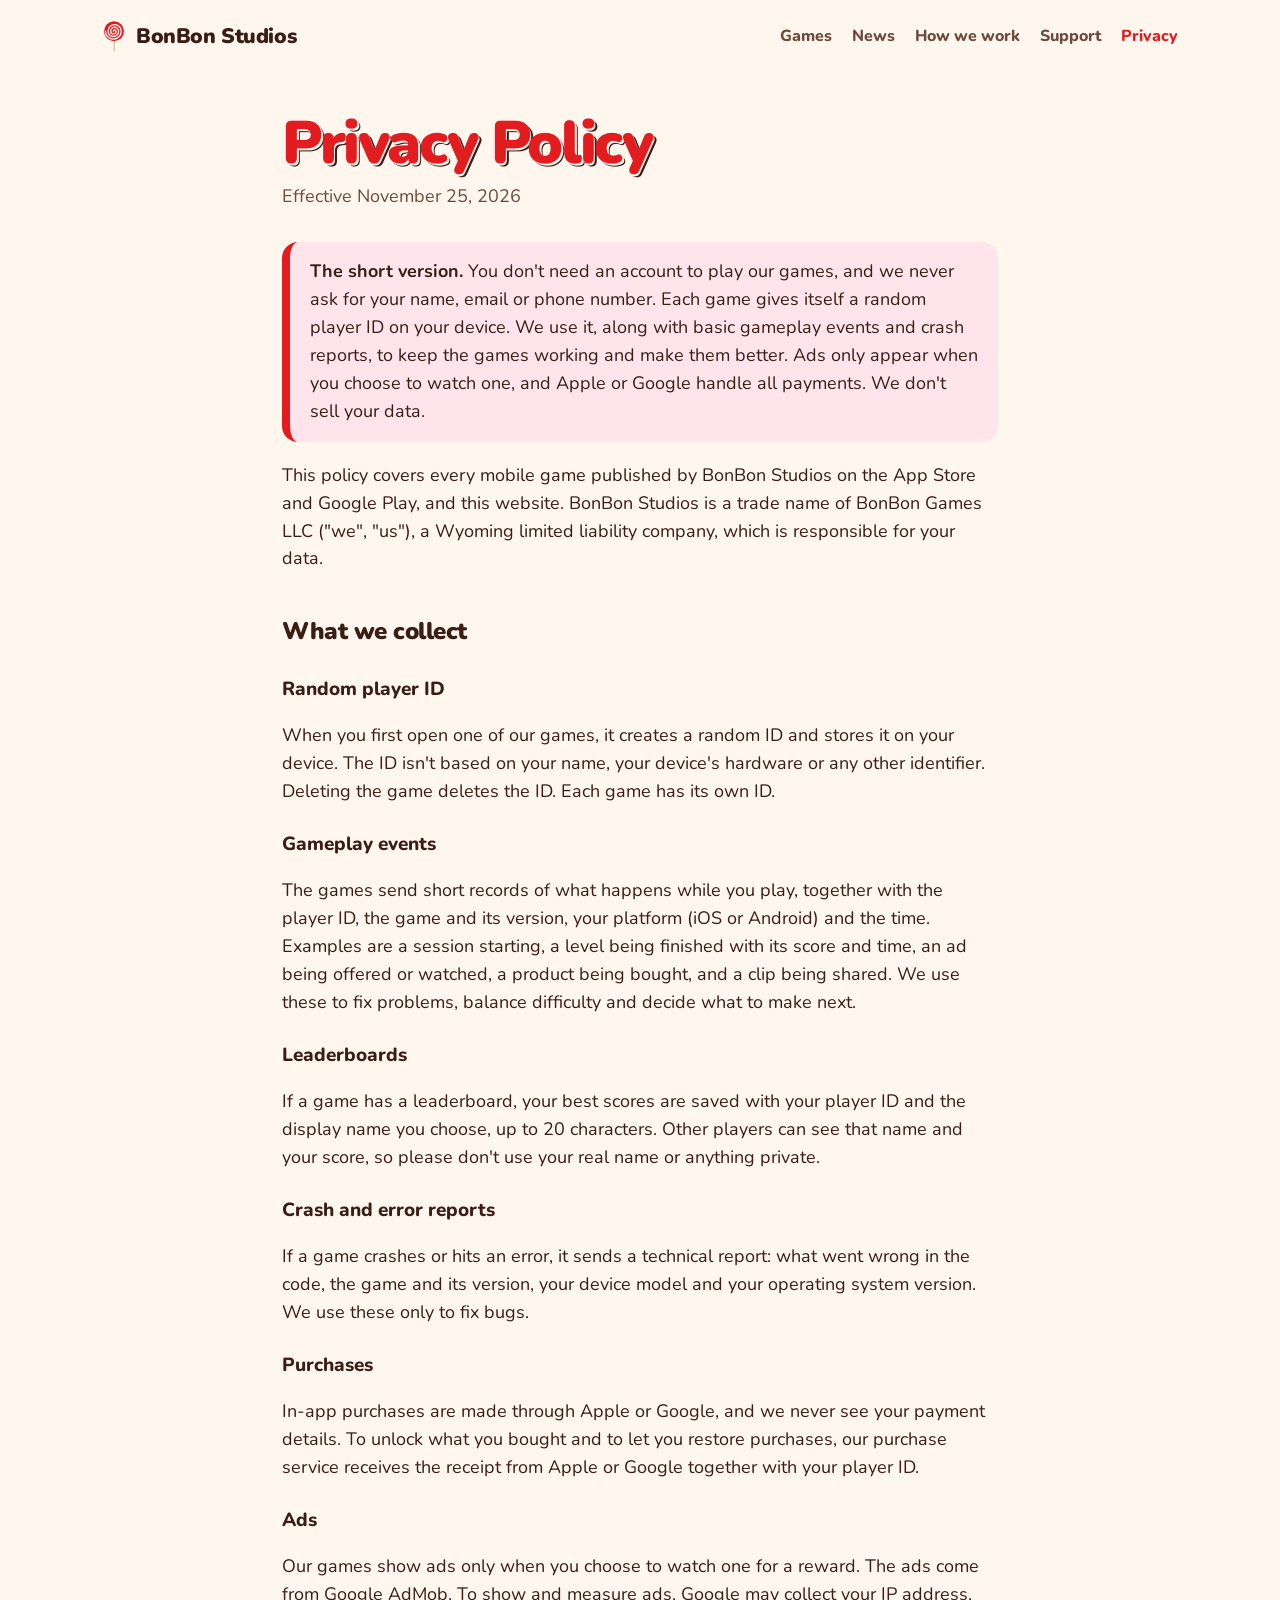
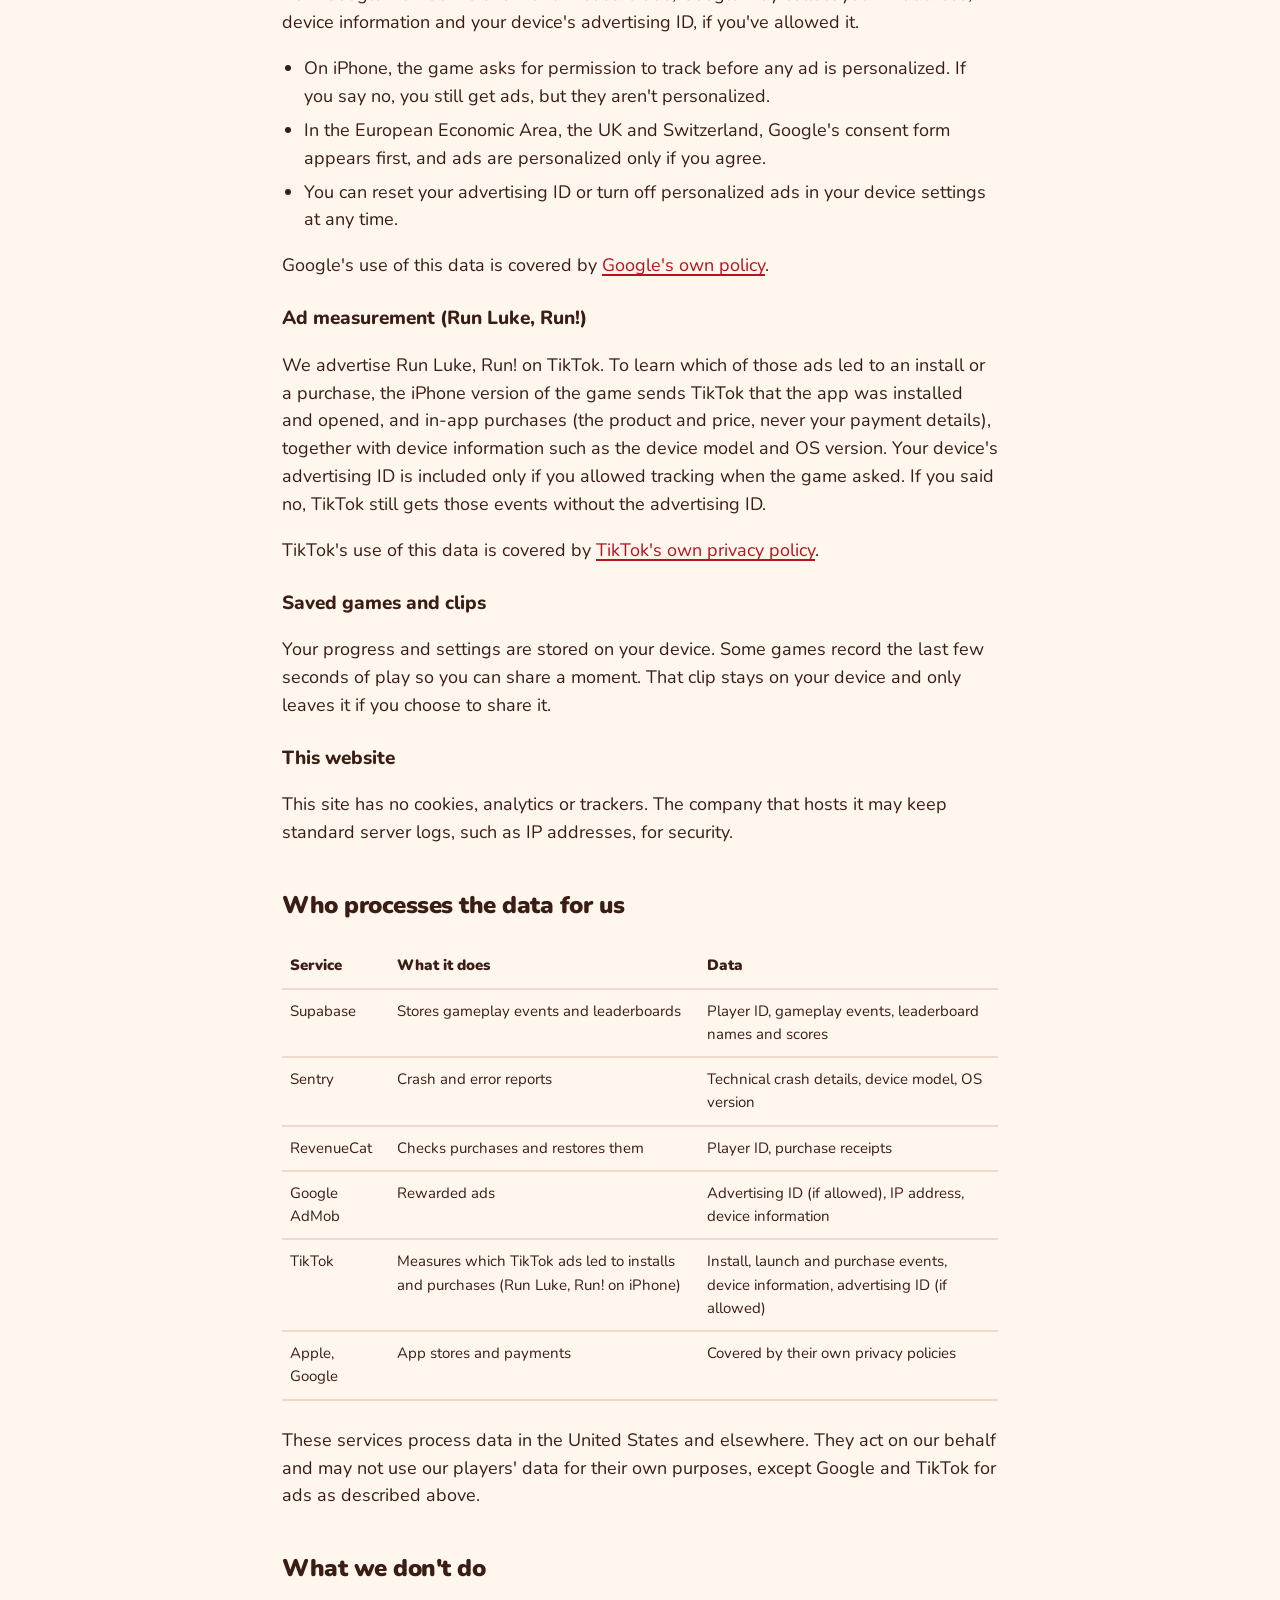
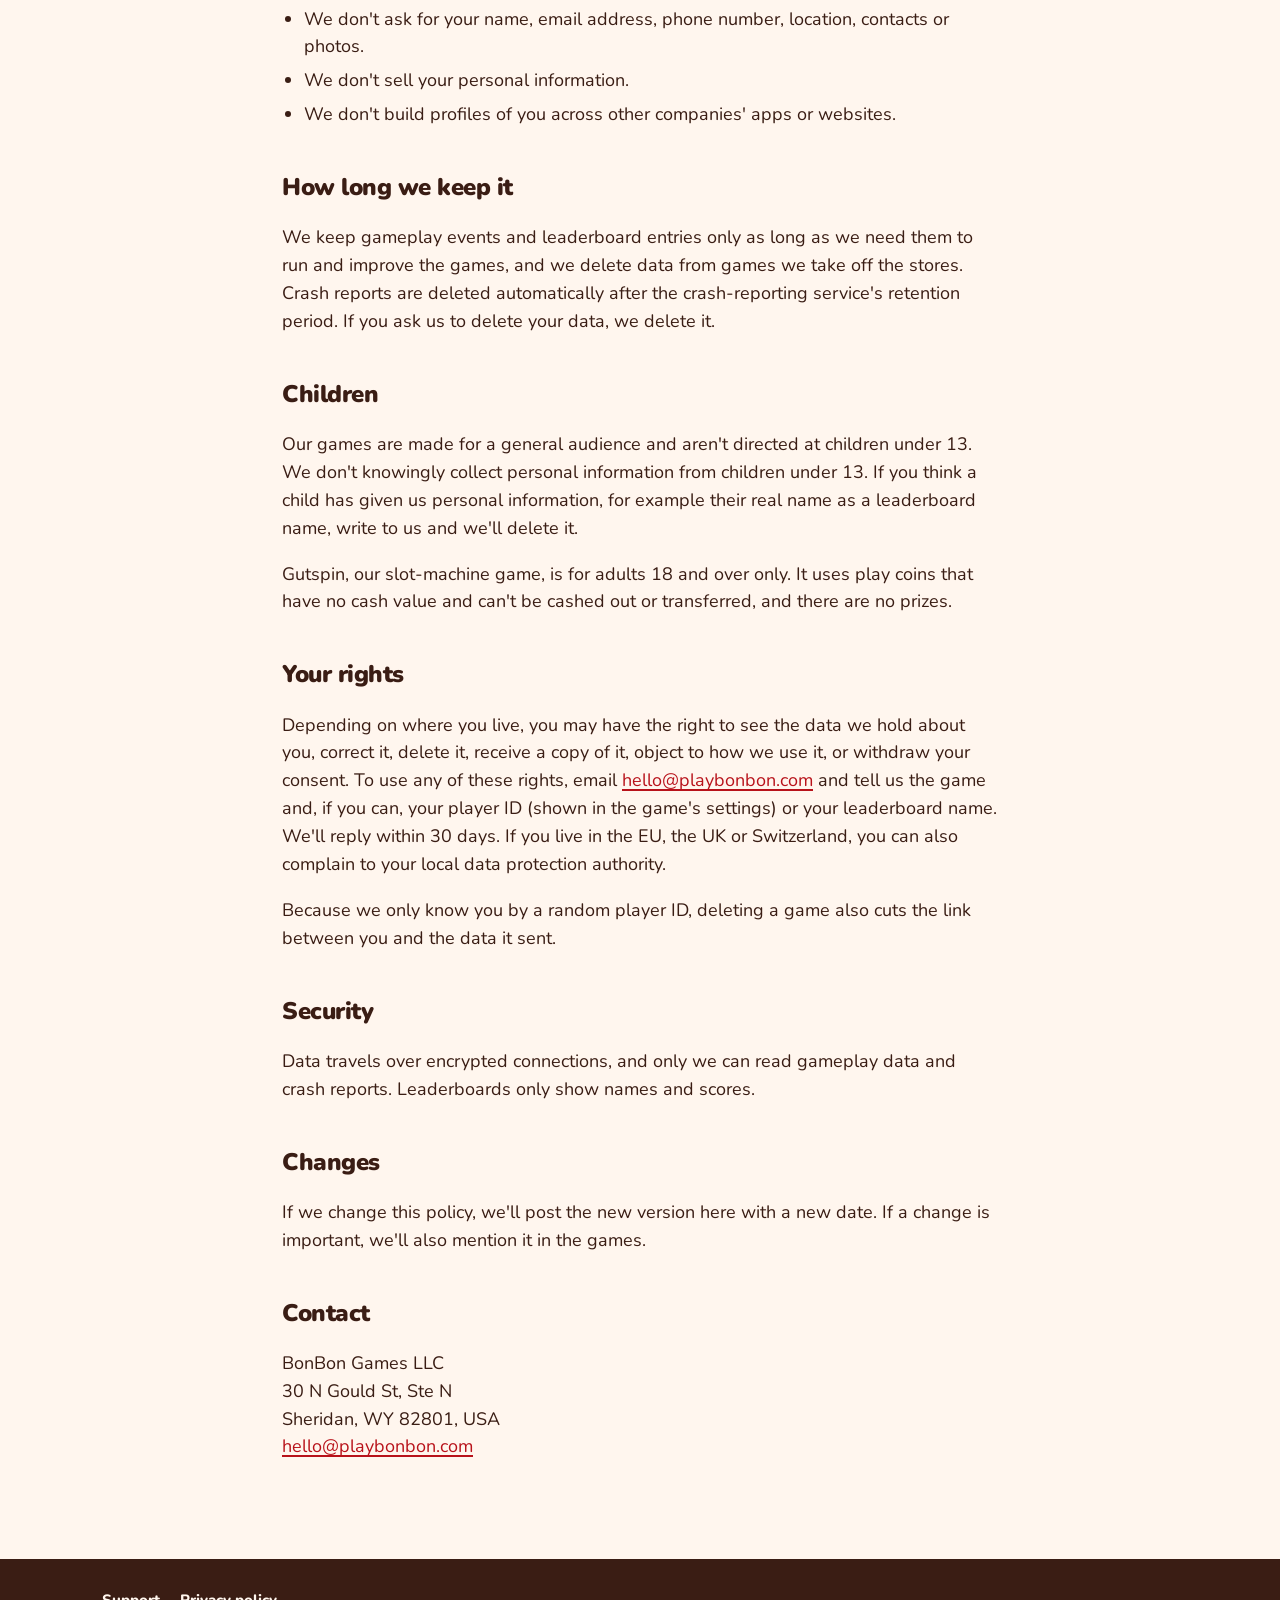
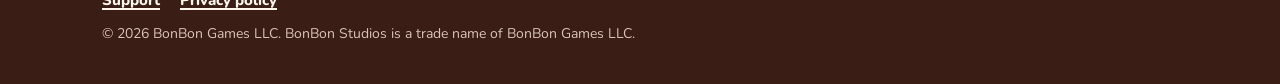
==== commit c82544c5: "Privacy: Run Luke, Run! shares install, launch and purchase events (and the advertising ID when trac" ====
--- a/privacy/index.html
+++ b/privacy/index.html
@@ -22,7 +22,7 @@
 
     <main class="doc">
       <h1>Privacy Policy</h1>
-      <p class="meta">Effective October 30, 2026</p>
+      <p class="meta">Effective November 25, 2026</p>
 
       <div class="callout">
         <strong>The short version.</strong> You don't need an account to play our games, and we never ask for your name, email or phone number. Each game gives itself a random player ID on your device. We use it, along with basic gameplay events and crash reports, to keep the games working and make them better. Ads only appear when you choose to watch one, and Apple or Google handle all payments. We don't sell your data.
@@ -56,6 +56,10 @@
       </ul>
       <p>Google's use of this data is covered by <a href="https://policies.google.com/technologies/partner-sites">Google's own policy</a>.</p>
 
+      <h3>Ad measurement (Run Luke, Run!)</h3>
+      <p>We advertise Run Luke, Run! on TikTok. To learn which of those ads led to an install or a purchase, the iPhone version of the game sends TikTok that the app was installed and opened, and in-app purchases (the product and price, never your payment details), together with device information such as the device model and OS version. Your device's advertising ID is included only if you allowed tracking when the game asked. If you said no, TikTok still gets those events without the advertising ID.</p>
+      <p>TikTok's use of this data is covered by <a href="https://www.tiktok.com/legal/page/global/privacy-policy/en">TikTok's own privacy policy</a>.</p>
+
       <h3>Saved games and clips</h3>
       <p>Your progress and settings are stored on your device. Some games record the last few seconds of play so you can share a moment. That clip stays on your device and only leaves it if you choose to share it.</p>
 
@@ -71,11 +75,12 @@
             <tr><td>Sentry</td><td>Crash and error reports</td><td>Technical crash details, device model, OS version</td></tr>
             <tr><td>RevenueCat</td><td>Checks purchases and restores them</td><td>Player ID, purchase receipts</td></tr>
             <tr><td>Google AdMob</td><td>Rewarded ads</td><td>Advertising ID (if allowed), IP address, device information</td></tr>
+            <tr><td>TikTok</td><td>Measures which TikTok ads led to installs and purchases (Run Luke, Run! on iPhone)</td><td>Install, launch and purchase events, device information, advertising ID (if allowed)</td></tr>
             <tr><td>Apple, Google</td><td>App stores and payments</td><td>Covered by their own privacy policies</td></tr>
           </tbody>
         </table>
       </div>
-      <p>These services process data in the United States and elsewhere. They act on our behalf and may not use our players' data for their own purposes, except Google for ads as described above.</p>
+      <p>These services process data in the United States and elsewhere. They act on our behalf and may not use our players' data for their own purposes, except Google and TikTok for ads as described above.</p>
 
       <h2>What we don't do</h2>
       <ul>
